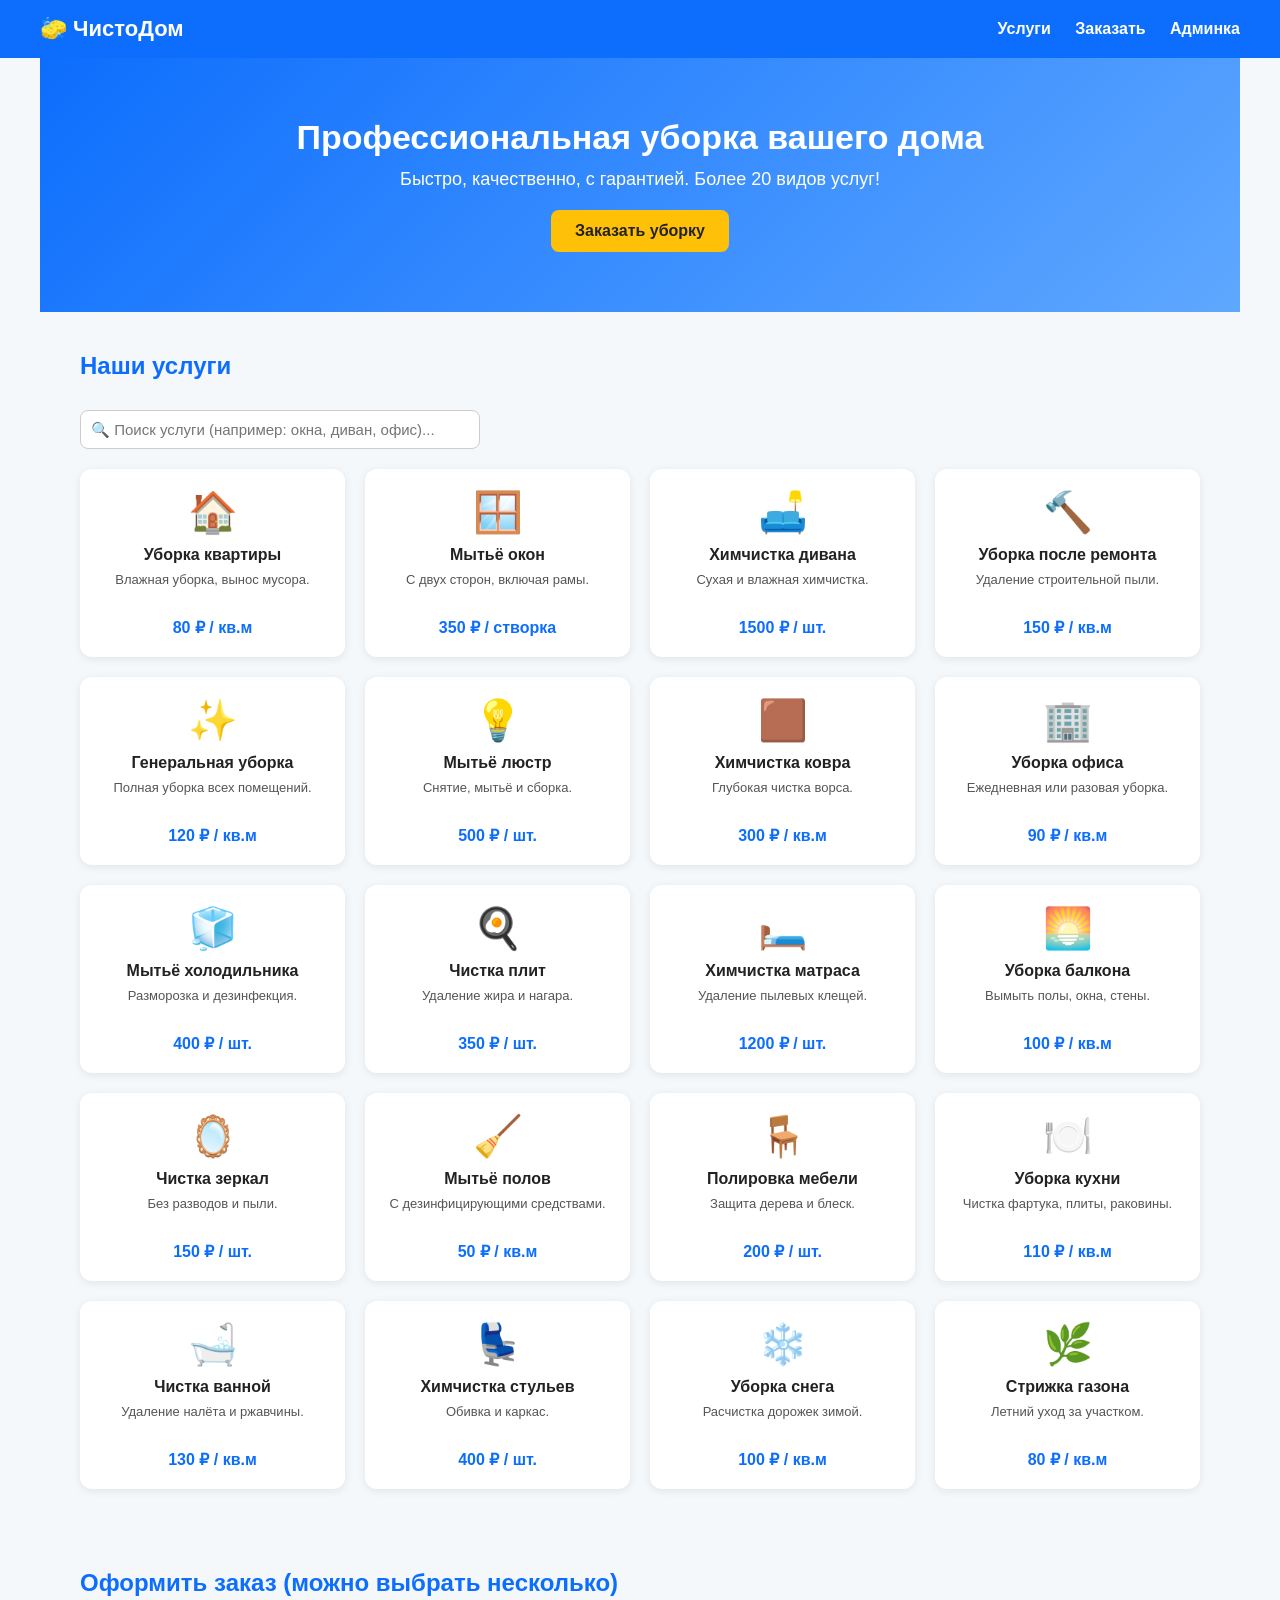
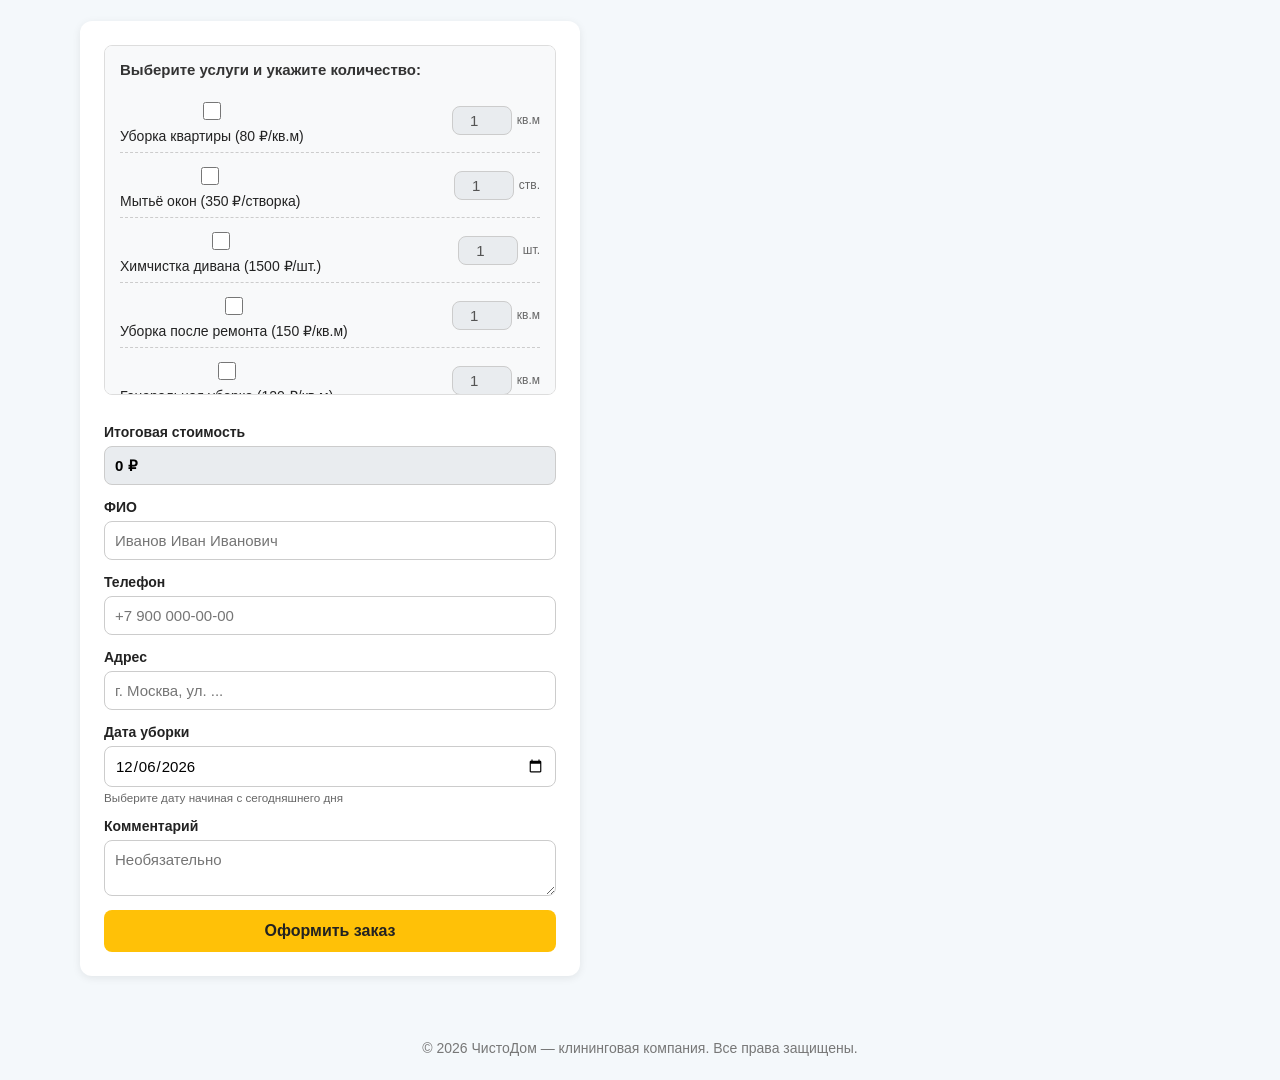
==== index.html @ 427e7a62 "index" ====
<!DOCTYPE html>
<html lang="ru">
<head>
<meta charset="UTF-8">
<meta name="viewport" content="width=device-width, initial-scale=1.0">
<title>ЧистоДом — клининговая компания</title>
<link rel="stylesheet" href="style.css">
<style>
  .search-input { margin-bottom: 20px; width: 100%; max-width: 400px; padding: 10px; border-radius: 8px; border: 1px solid #ccc; }
  .multi-select-box { background: #f8f9fa; border: 1px solid #ddd; border-radius: 8px; padding: 15px; margin-bottom: 15px; max-height: 350px; overflow-y: auto; }
  .multi-title { font-weight: bold; margin-bottom: 10px; font-size: 15px; color: #333; }
  .service-row { display: flex; justify-content: space-between; align-items: center; padding: 8px 0; border-bottom: 1px dashed #ccc; }
  .service-row:last-child { border-bottom: none; }
  .service-row label { font-weight: normal; cursor: pointer; font-size: 14px; display: flex; align-items: center; gap: 8px; }
  .service-row input[type="checkbox"] { width: 18px; height: 18px; cursor: pointer; }
  .service-row .qty-box { display: flex; align-items: center; gap: 5px; }
  .service-row input[type="number"] { width: 60px; padding: 5px; margin-top: 0; text-align: center; }
  .service-row input[type="number"]:disabled { background: #e9ecef; cursor: not-allowed; }
  .unit-label { font-size: 12px; color: #666; }
</style>
</head>
<body>

<header>
  <div class="logo">🧽 ЧистоДом</div>
  <nav>
    <a href="#services">Услуги</a>
    <a href="#order">Заказать</a>
    <a href="admin.html">Админка</a>
  </nav>
</header>

<section class="hero">
  <h1>Профессиональная уборка вашего дома</h1>
  <p>Быстро, качественно, с гарантией. Более 20 видов услуг!</p>
  <a href="#order" class="btn">Заказать уборку</a>
</section>

<section id="services">
  <h2>Наши услуги</h2>
  <input type="text" id="search" placeholder="🔍 Поиск услуги (например: окна, диван, офис)..." class="search-input">
  
  <div class="cards" id="servicesList">
    <div class="card"><div class="icon">🏠</div><h3>Уборка квартиры</h3><p>Влажная уборка, вынос мусора.</p><span>80 ₽ / кв.м</span></div>
    <div class="card"><div class="icon">🪟</div><h3>Мытьё окон</h3><p>С двух сторон, включая рамы.</p><span>350 ₽ / створка</span></div>
    <div class="card"><div class="icon">🛋️</div><h3>Химчистка дивана</h3><p>Сухая и влажная химчистка.</p><span>1500 ₽ / шт.</span></div>
    <div class="card"><div class="icon">🔨</div><h3>Уборка после ремонта</h3><p>Удаление строительной пыли.</p><span>150 ₽ / кв.м</span></div>
    <div class="card"><div class="icon">✨</div><h3>Генеральная уборка</h3><p>Полная уборка всех помещений.</p><span>120 ₽ / кв.м</span></div>
    <div class="card"><div class="icon">💡</div><h3>Мытьё люстр</h3><p>Снятие, мытьё и сборка.</p><span>500 ₽ / шт.</span></div>
    <div class="card"><div class="icon">🟫</div><h3>Химчистка ковра</h3><p>Глубокая чистка ворса.</p><span>300 ₽ / кв.м</span></div>
    <div class="card"><div class="icon">🏢</div><h3>Уборка офиса</h3><p>Ежедневная или разовая уборка.</p><span>90 ₽ / кв.м</span></div>
    <div class="card"><div class="icon">🧊</div><h3>Мытьё холодильника</h3><p>Разморозка и дезинфекция.</p><span>400 ₽ / шт.</span></div>
    <div class="card"><div class="icon">🍳</div><h3>Чистка плит</h3><p>Удаление жира и нагара.</p><span>350 ₽ / шт.</span></div>
    <div class="card"><div class="icon">🛏️</div><h3>Химчистка матраса</h3><p>Удаление пылевых клещей.</p><span>1200 ₽ / шт.</span></div>
    <div class="card"><div class="icon">🌅</div><h3>Уборка балкона</h3><p>Вымыть полы, окна, стены.</p><span>100 ₽ / кв.м</span></div>
    <div class="card"><div class="icon">🪞</div><h3>Чистка зеркал</h3><p>Без разводов и пыли.</p><span>150 ₽ / шт.</span></div>
    <div class="card"><div class="icon">🧹</div><h3>Мытьё полов</h3><p>С дезинфицирующими средствами.</p><span>50 ₽ / кв.м</span></div>
    <div class="card"><div class="icon">🪑</div><h3>Полировка мебели</h3><p>Защита дерева и блеск.</p><span>200 ₽ / шт.</span></div>
    <div class="card"><div class="icon">🍽️</div><h3>Уборка кухни</h3><p>Чистка фартука, плиты, раковины.</p><span>110 ₽ / кв.м</span></div>
    <div class="card"><div class="icon">🛁</div><h3>Чистка ванной</h3><p>Удаление налёта и ржавчины.</p><span>130 ₽ / кв.м</span></div>
    <div class="card"><div class="icon">💺</div><h3>Химчистка стульев</h3><p>Обивка и каркас.</p><span>400 ₽ / шт.</span></div>
    <div class="card"><div class="icon">❄️</div><h3>Уборка снега</h3><p>Расчистка дорожек зимой.</p><span>100 ₽ / кв.м</span></div>
    <div class="card"><div class="icon">🌿</div><h3>Стрижка газона</h3><p>Летний уход за участком.</p><span>80 ₽ / кв.м</span></div>
  </div>
</section>

<section id="order">
  <h2>Оформить заказ (можно выбрать несколько)</h2>
  <form id="orderForm">
    <div class="multi-select-box">
      <p class="multi-title">Выберите услуги и укажите количество:</p>
      
      <div class="service-row">
        <label><input type="checkbox" class="srv-check" data-name="Уборка квартиры" data-price="80" data-unit="кв.м"> Уборка квартиры (80 ₽/кв.м)</label>
        <div class="qty-box"><input type="number" class="srv-qty" min="1" value="1" disabled> <span class="unit-label">кв.м</span></div>
      </div>
      <div class="service-row">
        <label><input type="checkbox" class="srv-check" data-name="Мытьё окон" data-price="350" data-unit="створка"> Мытьё окон (350 ₽/створка)</label>
        <div class="qty-box"><input type="number" class="srv-qty" min="1" value="1" disabled> <span class="unit-label">ств.</span></div>
      </div>
      <div class="service-row">
        <label><input type="checkbox" class="srv-check" data-name="Химчистка дивана" data-price="1500" data-unit="шт."> Химчистка дивана (1500 ₽/шт.)</label>
        <div class="qty-box"><input type="number" class="srv-qty" min="1" value="1" disabled> <span class="unit-label">шт.</span></div>
      </div>
      <div class="service-row">
        <label><input type="checkbox" class="srv-check" data-name="Уборка после ремонта" data-price="150" data-unit="кв.м"> Уборка после ремонта (150 ₽/кв.м)</label>
        <div class="qty-box"><input type="number" class="srv-qty" min="1" value="1" disabled> <span class="unit-label">кв.м</span></div>
      </div>
      <div class="service-row">
        <label><input type="checkbox" class="srv-check" data-name="Генеральная уборка" data-price="120" data-unit="кв.м"> Генеральная уборка (120 ₽/кв.м)</label>
        <div class="qty-box"><input type="number" class="srv-qty" min="1" value="1" disabled> <span class="unit-label">кв.м</span></div>
      </div>
      <div class="service-row">
        <label><input type="checkbox" class="srv-check" data-name="Мытьё люстр" data-price="500" data-unit="шт."> Мытьё люстр (500 ₽/шт.)</label>
        <div class="qty-box"><input type="number" class="srv-qty" min="1" value="1" disabled> <span class="unit-label">шт.</span></div>
      </div>
      <div class="service-row">
        <label><input type="checkbox" class="srv-check" data-name="Химчистка ковра" data-price="300" data-unit="кв.м"> Химчистка ковра (300 ₽/кв.м)</label>
        <div class="qty-box"><input type="number" class="srv-qty" min="1" value="1" disabled> <span class="unit-label">кв.м</span></div>
      </div>
      <div class="service-row">
        <label><input type="checkbox" class="srv-check" data-name="Уборка офиса" data-price="90" data-unit="кв.м"> Уборка офиса (90 ₽/кв.м)</label>
        <div class="qty-box"><input type="number" class="srv-qty" min="1" value="1" disabled> <span class="unit-label">кв.м</span></div>
      </div>
      <div class="service-row">
        <label><input type="checkbox" class="srv-check" data-name="Мытьё холодильника" data-price="400" data-unit="шт."> Мытьё холодильника (400 ₽/шт.)</label>
        <div class="qty-box"><input type="number" class="srv-qty" min="1" value="1" disabled> <span class="unit-label">шт.</span></div>
      </div>
      <div class="service-row">
        <label><input type="checkbox" class="srv-check" data-name="Чистка кухонных плит" data-price="350" data-unit="шт."> Чистка кухонных плит (350 ₽/шт.)</label>
        <div class="qty-box"><input type="number" class="srv-qty" min="1" value="1" disabled> <span class="unit-label">шт.</span></div>
      </div>
      <div class="service-row">
        <label><input type="checkbox" class="srv-check" data-name="Химчистка матраса" data-price="1200" data-unit="шт."> Химчистка матраса (1200 ₽/шт.)</label>
        <div class="qty-box"><input type="number" class="srv-qty" min="1" value="1" disabled> <span class="unit-label">шт.</span></div>
      </div>
      <div class="service-row">
        <label><input type="checkbox" class="srv-check" data-name="Уборка балкона" data-price="100" data-unit="кв.м"> Уборка балкона (100 ₽/кв.м)</label>
        <div class="qty-box"><input type="number" class="srv-qty" min="1" value="1" disabled> <span class="unit-label">кв.м</span></div>
      </div>
      <div class="service-row">
        <label><input type="checkbox" class="srv-check" data-name="Чистка зеркал" data-price="150" data-unit="шт."> Чистка зеркал (150 ₽/шт.)</label>
        <div class="qty-box"><input type="number" class="srv-qty" min="1" value="1" disabled> <span class="unit-label">шт.</span></div>
      </div>
      <div class="service-row">
        <label><input type="checkbox" class="srv-check" data-name="Мытьё полов" data-price="50" data-unit="кв.м"> Мытьё полов (50 ₽/кв.м)</label>
        <div class="qty-box"><input type="number" class="srv-qty" min="1" value="1" disabled> <span class="unit-label">кв.м</span></div>
      </div>
      <div class="service-row">
        <label><input type="checkbox" class="srv-check" data-name="Полировка мебели" data-price="200" data-unit="шт."> Полировка мебели (200 ₽/шт.)</label>
        <div class="qty-box"><input type="number" class="srv-qty" min="1" value="1" disabled> <span class="unit-label">шт.</span></div>
      </div>
      <div class="service-row">
        <label><input type="checkbox" class="srv-check" data-name="Уборка кухни" data-price="110" data-unit="кв.м"> Уборка кухни (110 ₽/кв.м)</label>
        <div class="qty-box"><input type="number" class="srv-qty" min="1" value="1" disabled> <span class="unit-label">кв.м</span></div>
      </div>
      <div class="service-row">
        <label><input type="checkbox" class="srv-check" data-name="Чистка ванной" data-price="130" data-unit="кв.м"> Чистка ванной (130 ₽/кв.м)</label>
        <div class="qty-box"><input type="number" class="srv-qty" min="1" value="1" disabled> <span class="unit-label">кв.м</span></div>
      </div>
      <div class="service-row">
        <label><input type="checkbox" class="srv-check" data-name="Химчистка стульев" data-price="400" data-unit="шт."> Химчистка стульев (400 ₽/шт.)</label>
        <div class="qty-box"><input type="number" class="srv-qty" min="1" value="1" disabled> <span class="unit-label">шт.</span></div>
      </div>
      <div class="service-row">
        <label><input type="checkbox" class="srv-check" data-name="Уборка снега" data-price="100" data-unit="кв.м"> Уборка снега (100 ₽/кв.м)</label>
        <div class="qty-box"><input type="number" class="srv-qty" min="1" value="1" disabled> <span class="unit-label">кв.м</span></div>
      </div>
      <div class="service-row">
        <label><input type="checkbox" class="srv-check" data-name="Стрижка газона" data-price="80" data-unit="кв.м"> Стрижка газона (80 ₽/кв.м)</label>
        <div class="qty-box"><input type="number" class="srv-qty" min="1" value="1" disabled> <span class="unit-label">кв.м</span></div>
      </div>
    </div>

    <label>Итоговая стоимость
      <input type="text" id="total" readonly value="0 ₽" style="background: #e9ecef; font-weight: bold;">
    </label>
    
    <!-- ТУТ ИЗМЕНЕНО НА ФИО -->
    <label>ФИО <input type="text" id="name" required placeholder="Иванов Иван Иванович"></label>
    
    <label>Телефон <input type="tel" id="phone" required placeholder="+7 900 000-00-00"></label>
    <label>Адрес <input type="text" id="address" required placeholder="г. Москва, ул. ..."></label>
    
    <label>Дата уборки 
      <input type="date" id="date" required>
      <small style="color: #666; font-weight: normal; margin-top: 4px; display: block;">Выберите дату начиная с сегодняшнего дня</small>
    </label>
    
    <label>Комментарий <textarea id="comment" rows="2" placeholder="Необязательно"></textarea></label>

    <button type="submit" class="btn">Оформить заказ</button>
  </form>
  <div id="result" class="result"></div>
</section>

<footer>
  <p>© 2026 ЧистоДом — клининговая компания. Все права защищены.</p>
</footer>

<script>
const dateInput = document.getElementById('date');
const today = new Date();
const yyyy = today.getFullYear();
const mm = String(today.getMonth() + 1).padStart(2, '0');
const dd = String(today.getDate()).padStart(2, '0');
const todayStr = `${yyyy}-${mm}-${dd}`;

dateInput.min = todayStr;
dateInput.value = todayStr;

const searchInput = document.getElementById('search');
const cards = document.querySelectorAll('.card');
searchInput.addEventListener('input', function() {
  const val = this.value.toLowerCase();
  cards.forEach(card => {
    card.style.display = card.textContent.toLowerCase().includes(val) ? 'block' : 'none';
  });
});

const checkBoxes = document.querySelectorAll('.srv-check');
const totalInput = document.getElementById('total');

checkBoxes.forEach(cb => {
  cb.addEventListener('change', function() {
    const qtyInput = this.closest('.service-row').querySelector('.srv-qty');
    qtyInput.disabled = !this.checked;
    calcTotal();
  });
});

document.querySelectorAll('.srv-qty').forEach(input => {
  input.addEventListener('input', calcTotal);
});

function calcTotal() {
  let total = 0;
  checkBoxes.forEach(cb => {
    if (cb.checked) {
      const price = parseInt(cb.dataset.price);
      const qty = parseInt(cb.closest('.service-row').querySelector('.srv-qty').value) || 0;
      total += price * qty;
    }
  });
  totalInput.value = total + ' ₽';
}

const form = document.getElementById('orderForm');
form.addEventListener('submit', function(e) {
  e.preventDefault();
  
  let selectedServices = [];
  checkBoxes.forEach(cb => {
    if (cb.checked) {
      const name = cb.dataset.name;
      const qty = cb.closest('.service-row').querySelector('.srv-qty').value;
      const unit = cb.dataset.unit;
      selectedServices.push(`${name} (${qty} ${unit})`);
    }
  });

  if (selectedServices.length === 0) {
    alert('Пожалуйста, выберите хотя бы одну услугу!');
    return;
  }

  const orders = JSON.parse(localStorage.getItem('orders') || '[]');
  const order = {
    id: orders.length + 1,
    service: selectedServices.join(', '),
    total: totalInput.value,
    name: document.getElementById('name').value,
    phone: document.getElementById('phone').value,
    address: document.getElementById('address').value,
    date: document.getElementById('date').value,
    comment: document.getElementById('comment').value,
    created: new Date().toLocaleString('ru-RU')
  };
  orders.push(order);
  localStorage.setItem('orders', JSON.stringify(orders));
  
  document.getElementById('result').innerHTML =
    '✅ Заявка №' + order.id + ' принята! Итоговая стоимость: <b>' + order.total + '</b>. Мы позвоним вам.';
  
  form.reset();
  dateInput.value = todayStr;

  checkBoxes.forEach(cb => {
    cb.checked = false;
    cb.closest('.service-row').querySelector('.srv-qty').disabled = true;
    cb.closest('.service-row').querySelector('.srv-qty').value = 1;
  });
  totalInput.value = '0 ₽';
});
</script>
</body>
</html>
---- style.css ----
* { box-sizing: border-box; margin: 0; padding: 0; font-family: Arial, sans-serif; }
body { background: #f4f8fb; color: #222; }

header { display: flex; justify-content: space-between; align-items: center;
  padding: 16px 40px; background: #0d6efd; color: #fff; }
.logo { font-size: 22px; font-weight: bold; }
nav a { color: #fff; margin-left: 20px; text-decoration: none; font-weight: bold; }
nav a:hover { text-decoration: underline; }

.hero { text-align: center; padding: 60px 20px; background: linear-gradient(135deg,#0d6efd,#5fa8ff); color:#fff; }
.hero h1 { font-size: 34px; margin-bottom: 12px; }
.hero p { margin-bottom: 20px; font-size: 18px; }

.btn { display: inline-block; background: #ffc107; color: #222; padding: 12px 24px;
  border: none; border-radius: 8px; font-size: 16px; cursor: pointer; text-decoration: none; font-weight: bold; }
.btn:hover { background: #ffca2c; }

section { padding: 40px; max-width: 1200px; margin: 0 auto; }
h2 { margin-bottom: 24px; color: #0d6efd; }

.cards { display: grid; grid-template-columns: repeat(auto-fill,minmax(220px,1fr)); gap: 20px; }
.card { background: #fff; border-radius: 12px; padding: 20px; text-align: center;
  box-shadow: 0 2px 8px rgba(0,0,0,.08); transition: transform 0.2s; }
.card:hover { transform: translateY(-5px); }
.card .icon { font-size: 40px; margin-bottom: 10px; }
.card h3 { margin-bottom: 8px; font-size: 16px; }
.card p { font-size: 13px; color: #555; margin-bottom: 10px; height: 36px; }
.card span { color: #0d6efd; font-weight: bold; }

form { display: grid; gap: 14px; max-width: 500px; background: #fff;
  padding: 24px; border-radius: 12px; box-shadow: 0 2px 8px rgba(0,0,0,.08); }
label { display: flex; flex-direction: column; font-size: 14px; font-weight: bold; }
input, select, textarea { margin-top: 6px; padding: 10px; border: 1px solid #ccc;
  border-radius: 8px; font-size: 15px; font-weight: normal; }

.result { margin-top: 20px; padding: 16px; background: #d1e7dd; color: #0f5132;
  border-radius: 8px; display: none; }
.result:not(:empty) { display: block; }

footer { text-align: center; padding: 24px; color: #777; font-size: 14px; }

table { width: 100%; border-collapse: collapse; margin-top: 20px; background:#fff; }
th, td { border: 1px solid #ddd; padding: 10px; font-size: 14px; text-align: left; }
th { background: #0d6efd; color: #fff; }

/* --- Стили для формы мультивыбора услуг --- */
.search-input {
  margin-bottom: 20px; width: 100%; max-width: 400px; padding: 10px; border-radius: 8px; border: 1px solid #ccc;
}
.multi-select-box {
  background: #f8f9fa; border: 1px solid #ddd; border-radius: 8px; padding: 15px; margin-bottom: 15px; max-height: 350px; overflow-y: auto;
}
.multi-title { font-weight: bold; margin-bottom: 10px; font-size: 15px; color: #333; }
.service-row {
  display: flex; justify-content: space-between; align-items: center; padding: 8px 0; border-bottom: 1px dashed #ccc;
}
.service-row:last-child { border-bottom: none; }
.service-row label { font-weight: normal; cursor: pointer; font-size: 14px; display: flex; align-items: center; gap: 8px; }
.service-row input[type="checkbox"] { width: 18px; height: 18px; cursor: pointer; }
.service-row input[type="number"] { width: 60px; padding: 5px; margin-top: 0; text-align: center; }
.service-row input[type="number"]:disabled { background: #e9ecef; cursor: not-allowed; }
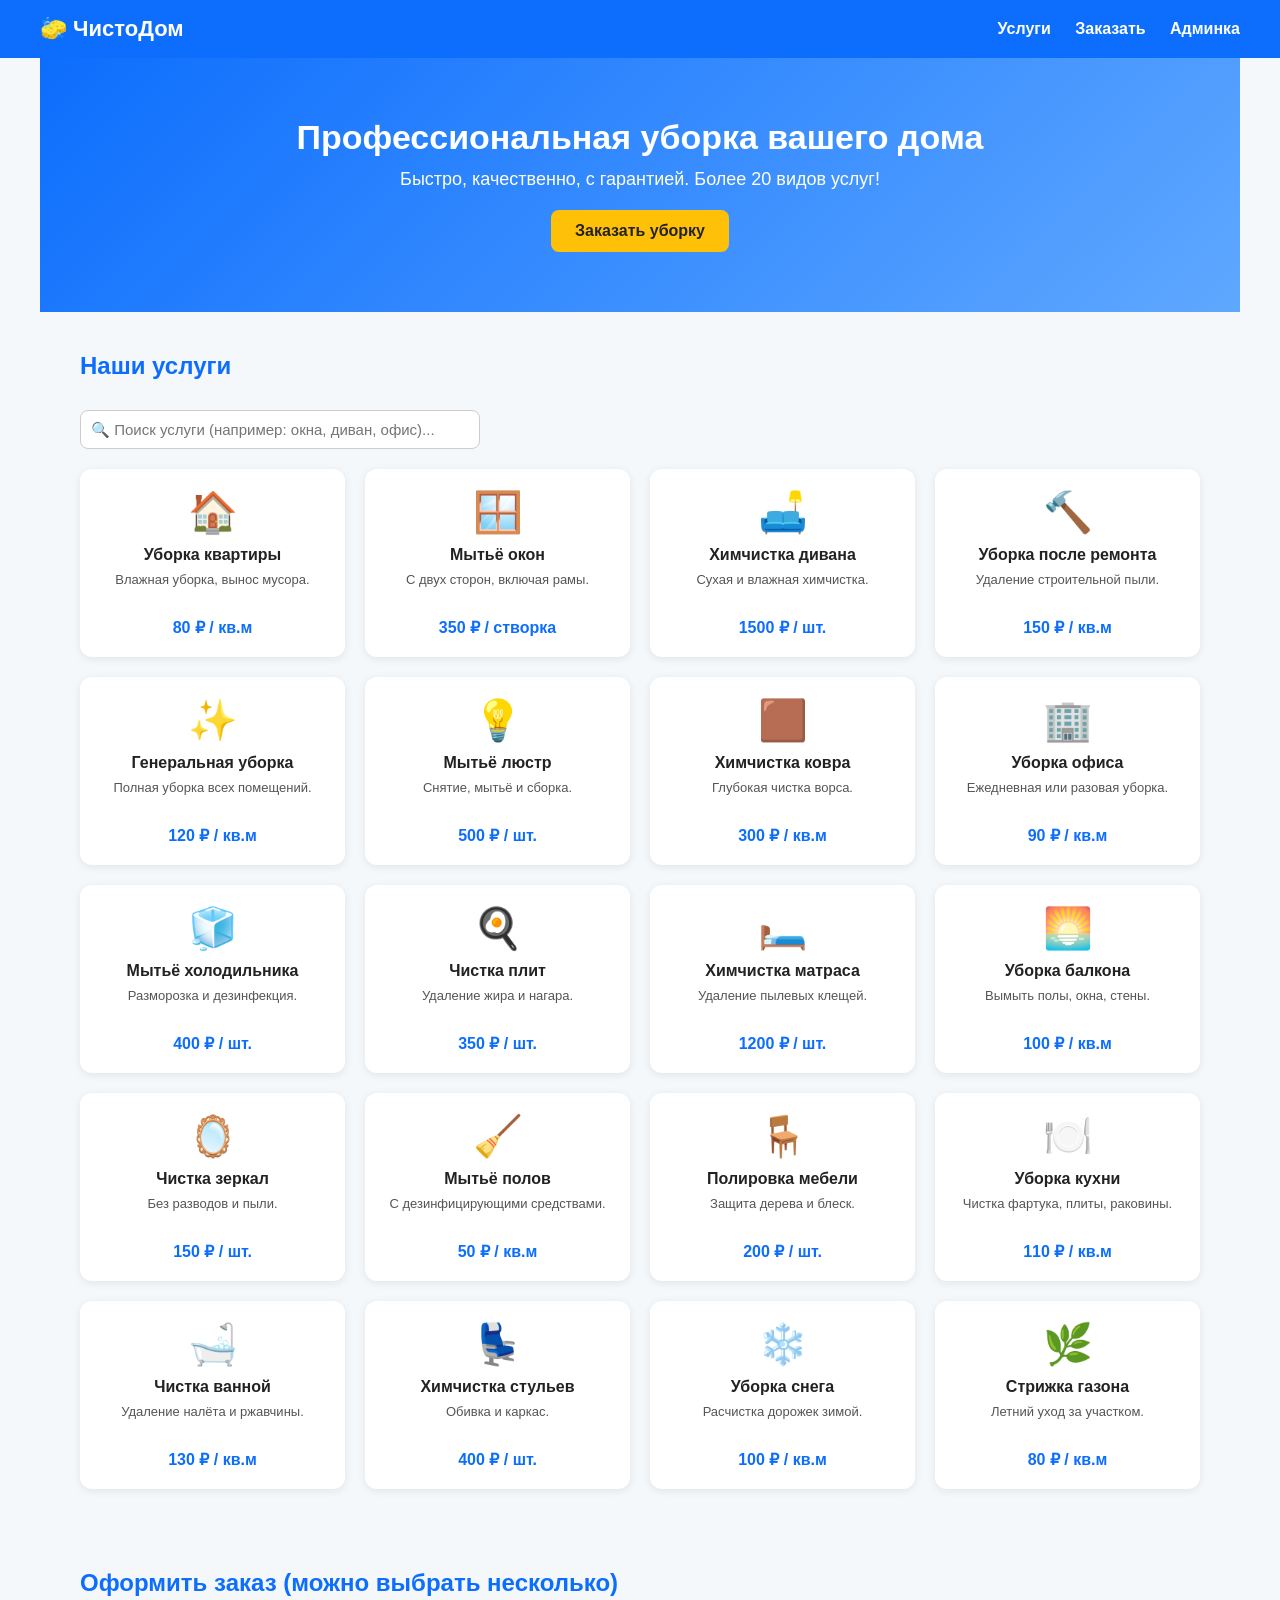
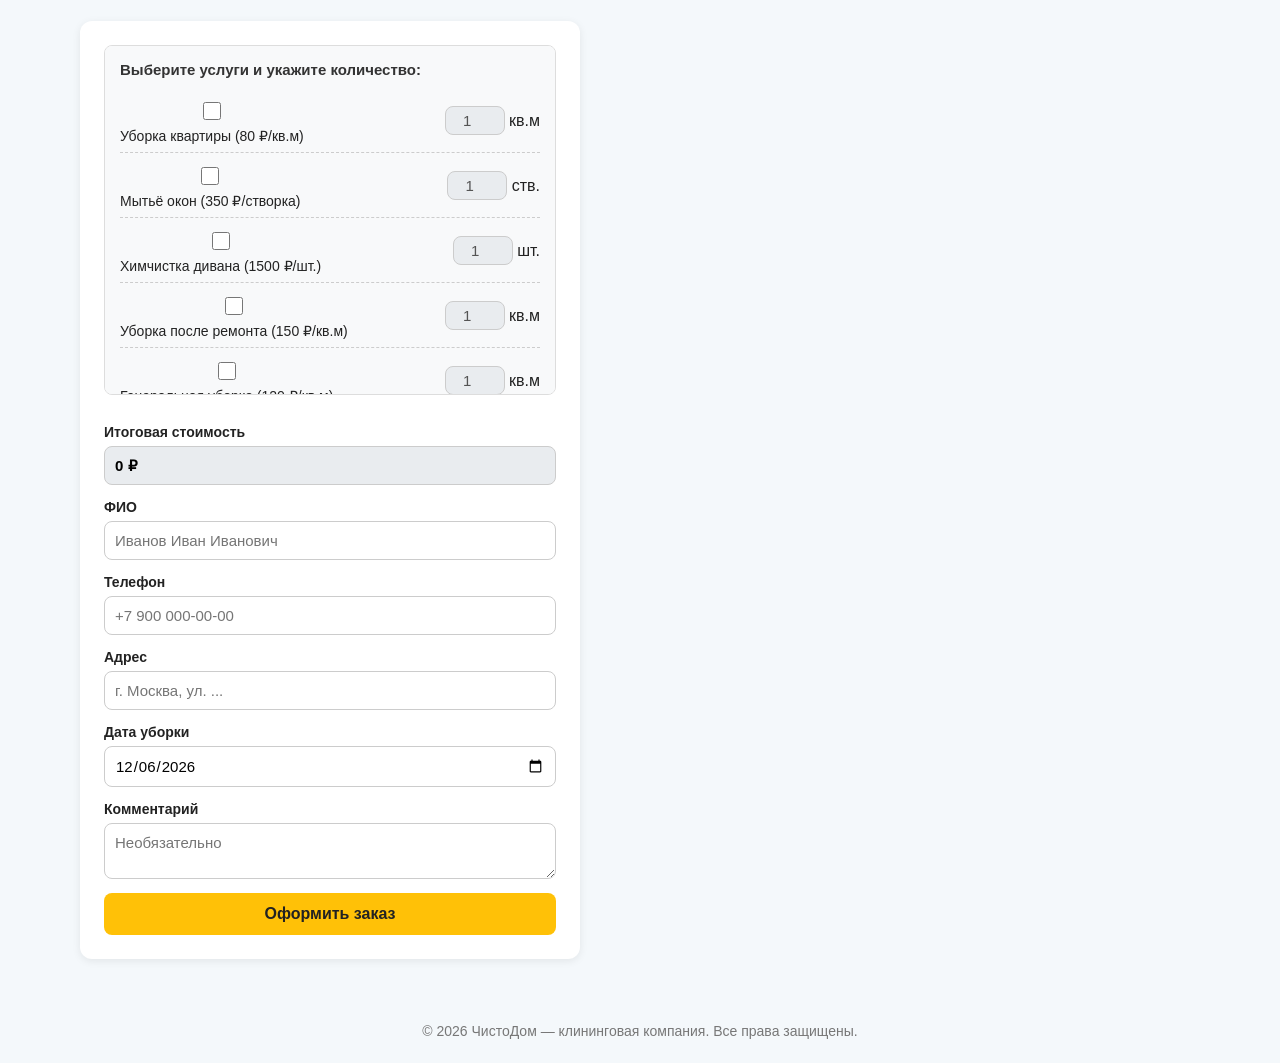
==== commit 4ed59cf6: "Update index.html" ====
--- a/index.html
+++ b/index.html
@@ -5,19 +5,6 @@
 <meta name="viewport" content="width=device-width, initial-scale=1.0">
 <title>ЧистоДом — клининговая компания</title>
 <link rel="stylesheet" href="style.css">
-<style>
-  .search-input { margin-bottom: 20px; width: 100%; max-width: 400px; padding: 10px; border-radius: 8px; border: 1px solid #ccc; }
-  .multi-select-box { background: #f8f9fa; border: 1px solid #ddd; border-radius: 8px; padding: 15px; margin-bottom: 15px; max-height: 350px; overflow-y: auto; }
-  .multi-title { font-weight: bold; margin-bottom: 10px; font-size: 15px; color: #333; }
-  .service-row { display: flex; justify-content: space-between; align-items: center; padding: 8px 0; border-bottom: 1px dashed #ccc; }
-  .service-row:last-child { border-bottom: none; }
-  .service-row label { font-weight: normal; cursor: pointer; font-size: 14px; display: flex; align-items: center; gap: 8px; }
-  .service-row input[type="checkbox"] { width: 18px; height: 18px; cursor: pointer; }
-  .service-row .qty-box { display: flex; align-items: center; gap: 5px; }
-  .service-row input[type="number"] { width: 60px; padding: 5px; margin-top: 0; text-align: center; }
-  .service-row input[type="number"]:disabled { background: #e9ecef; cursor: not-allowed; }
-  .unit-label { font-size: 12px; color: #666; }
-</style>
 </head>
 <body>
 
@@ -66,89 +53,100 @@
 
 <section id="order">
   <h2>Оформить заказ (можно выбрать несколько)</h2>
-  <form id="orderForm">
+  
+  <!-- ВОТ ЗДЕСЬ НАСТРОЙКА ОТПРАВКИ НА ПОЧТУ -->
+  <form id="orderForm" action="https://formsubmit.co/knovster@mail.ru" method="POST">
+    
+    <!-- Скрытые поля для FormSubmit -->
+    <input type="hidden" name="_subject" value="Новый заказ с сайта ЧистоДом!">
+    <input type="hidden" name="_captcha" value="false">
+    <input type="hidden" name="_template" value="table">
+    
+    <!-- Поле для отправки услуг (сюда скрипт запишет выбранные чекбоксы) -->
+    <input type="hidden" name="Выбранные_услуги" id="hiddenServices">
+
     <div class="multi-select-box">
       <p class="multi-title">Выберите услуги и укажите количество:</p>
       
       <div class="service-row">
-        <label><input type="checkbox" class="srv-check" data-name="Уборка квартиры" data-price="80" data-unit="кв.м"> Уборка квартиры (80 ₽/кв.м)</label>
-        <div class="qty-box"><input type="number" class="srv-qty" min="1" value="1" disabled> <span class="unit-label">кв.м</span></div>
-      </div>
-      <div class="service-row">
-        <label><input type="checkbox" class="srv-check" data-name="Мытьё окон" data-price="350" data-unit="створка"> Мытьё окон (350 ₽/створка)</label>
-        <div class="qty-box"><input type="number" class="srv-qty" min="1" value="1" disabled> <span class="unit-label">ств.</span></div>
-      </div>
-      <div class="service-row">
-        <label><input type="checkbox" class="srv-check" data-name="Химчистка дивана" data-price="1500" data-unit="шт."> Химчистка дивана (1500 ₽/шт.)</label>
-        <div class="qty-box"><input type="number" class="srv-qty" min="1" value="1" disabled> <span class="unit-label">шт.</span></div>
-      </div>
-      <div class="service-row">
-        <label><input type="checkbox" class="srv-check" data-name="Уборка после ремонта" data-price="150" data-unit="кв.м"> Уборка после ремонта (150 ₽/кв.м)</label>
-        <div class="qty-box"><input type="number" class="srv-qty" min="1" value="1" disabled> <span class="unit-label">кв.м</span></div>
-      </div>
-      <div class="service-row">
-        <label><input type="checkbox" class="srv-check" data-name="Генеральная уборка" data-price="120" data-unit="кв.м"> Генеральная уборка (120 ₽/кв.м)</label>
-        <div class="qty-box"><input type="number" class="srv-qty" min="1" value="1" disabled> <span class="unit-label">кв.м</span></div>
-      </div>
-      <div class="service-row">
-        <label><input type="checkbox" class="srv-check" data-name="Мытьё люстр" data-price="500" data-unit="шт."> Мытьё люстр (500 ₽/шт.)</label>
-        <div class="qty-box"><input type="number" class="srv-qty" min="1" value="1" disabled> <span class="unit-label">шт.</span></div>
-      </div>
-      <div class="service-row">
-        <label><input type="checkbox" class="srv-check" data-name="Химчистка ковра" data-price="300" data-unit="кв.м"> Химчистка ковра (300 ₽/кв.м)</label>
-        <div class="qty-box"><input type="number" class="srv-qty" min="1" value="1" disabled> <span class="unit-label">кв.м</span></div>
-      </div>
-      <div class="service-row">
-        <label><input type="checkbox" class="srv-check" data-name="Уборка офиса" data-price="90" data-unit="кв.м"> Уборка офиса (90 ₽/кв.м)</label>
-        <div class="qty-box"><input type="number" class="srv-qty" min="1" value="1" disabled> <span class="unit-label">кв.м</span></div>
-      </div>
-      <div class="service-row">
-        <label><input type="checkbox" class="srv-check" data-name="Мытьё холодильника" data-price="400" data-unit="шт."> Мытьё холодильника (400 ₽/шт.)</label>
-        <div class="qty-box"><input type="number" class="srv-qty" min="1" value="1" disabled> <span class="unit-label">шт.</span></div>
-      </div>
-      <div class="service-row">
-        <label><input type="checkbox" class="srv-check" data-name="Чистка кухонных плит" data-price="350" data-unit="шт."> Чистка кухонных плит (350 ₽/шт.)</label>
-        <div class="qty-box"><input type="number" class="srv-qty" min="1" value="1" disabled> <span class="unit-label">шт.</span></div>
-      </div>
-      <div class="service-row">
-        <label><input type="checkbox" class="srv-check" data-name="Химчистка матраса" data-price="1200" data-unit="шт."> Химчистка матраса (1200 ₽/шт.)</label>
-        <div class="qty-box"><input type="number" class="srv-qty" min="1" value="1" disabled> <span class="unit-label">шт.</span></div>
-      </div>
-      <div class="service-row">
-        <label><input type="checkbox" class="srv-check" data-name="Уборка балкона" data-price="100" data-unit="кв.м"> Уборка балкона (100 ₽/кв.м)</label>
-        <div class="qty-box"><input type="number" class="srv-qty" min="1" value="1" disabled> <span class="unit-label">кв.м</span></div>
-      </div>
-      <div class="service-row">
-        <label><input type="checkbox" class="srv-check" data-name="Чистка зеркал" data-price="150" data-unit="шт."> Чистка зеркал (150 ₽/шт.)</label>
-        <div class="qty-box"><input type="number" class="srv-qty" min="1" value="1" disabled> <span class="unit-label">шт.</span></div>
-      </div>
-      <div class="service-row">
-        <label><input type="checkbox" class="srv-check" data-name="Мытьё полов" data-price="50" data-unit="кв.м"> Мытьё полов (50 ₽/кв.м)</label>
-        <div class="qty-box"><input type="number" class="srv-qty" min="1" value="1" disabled> <span class="unit-label">кв.м</span></div>
-      </div>
-      <div class="service-row">
-        <label><input type="checkbox" class="srv-check" data-name="Полировка мебели" data-price="200" data-unit="шт."> Полировка мебели (200 ₽/шт.)</label>
-        <div class="qty-box"><input type="number" class="srv-qty" min="1" value="1" disabled> <span class="unit-label">шт.</span></div>
-      </div>
-      <div class="service-row">
-        <label><input type="checkbox" class="srv-check" data-name="Уборка кухни" data-price="110" data-unit="кв.м"> Уборка кухни (110 ₽/кв.м)</label>
-        <div class="qty-box"><input type="number" class="srv-qty" min="1" value="1" disabled> <span class="unit-label">кв.м</span></div>
-      </div>
-      <div class="service-row">
-        <label><input type="checkbox" class="srv-check" data-name="Чистка ванной" data-price="130" data-unit="кв.м"> Чистка ванной (130 ₽/кв.м)</label>
-        <div class="qty-box"><input type="number" class="srv-qty" min="1" value="1" disabled> <span class="unit-label">кв.м</span></div>
-      </div>
-      <div class="service-row">
-        <label><input type="checkbox" class="srv-check" data-name="Химчистка стульев" data-price="400" data-unit="шт."> Химчистка стульев (400 ₽/шт.)</label>
-        <div class="qty-box"><input type="number" class="srv-qty" min="1" value="1" disabled> <span class="unit-label">шт.</span></div>
-      </div>
-      <div class="service-row">
-        <label><input type="checkbox" class="srv-check" data-name="Уборка снега" data-price="100" data-unit="кв.м"> Уборка снега (100 ₽/кв.м)</label>
-        <div class="qty-box"><input type="number" class="srv-qty" min="1" value="1" disabled> <span class="unit-label">кв.м</span></div>
-      </div>
-      <div class="service-row">
-        <label><input type="checkbox" class="srv-check" data-name="Стрижка газона" data-price="80" data-unit="кв.м"> Стрижка газона (80 ₽/кв.м)</label>
-        <div class="qty-box"><input type="number" class="srv-qty" min="1" value="1" disabled> <span class="unit-label">кв.м</span></div>
+        <label><input type="checkbox" class="srv-check" name="Уборка_квартиры" value="Да" data-name="Уборка квартиры" data-price="80" data-unit="кв.м"> Уборка квартиры (80 ₽/кв.м)</label>
+        <div class="qty-box"><input type="number" class="srv-qty" name="Уборка_квартиры_колво" min="1" value="1" disabled> <span class="unit-label">кв.м</span></div>
+      </div>
+      <div class="service-row">
+        <label><input type="checkbox" class="srv-check" name="Мытье_окон" value="Да" data-name="Мытьё окон" data-price="350" data-unit="створка"> Мытьё окон (350 ₽/створка)</label>
+        <div class="qty-box"><input type="number" class="srv-qty" name="Мытье_окон_колво" min="1" value="1" disabled> <span class="unit-label">ств.</span></div>
+      </div>
+      <div class="service-row">
+        <label><input type="checkbox" class="srv-check" name="Химчистка_дивана" value="Да" data-name="Химчистка дивана" data-price="1500" data-unit="шт."> Химчистка дивана (1500 ₽/шт.)</label>
+        <div class="qty-box"><input type="number" class="srv-qty" name="Химчистка_дивана_колво" min="1" value="1" disabled> <span class="unit-label">шт.</span></div>
+      </div>
+      <div class="service-row">
+        <label><input type="checkbox" class="srv-check" name="Уборка_после_ремонта" value="Да" data-name="Уборка после ремонта" data-price="150" data-unit="кв.м"> Уборка после ремонта (150 ₽/кв.м)</label>
+        <div class="qty-box"><input type="number" class="srv-qty" name="Уборка_после_ремонта_колво" min="1" value="1" disabled> <span class="unit-label">кв.м</span></div>
+      </div>
+      <div class="service-row">
+        <label><input type="checkbox" class="srv-check" name="Генеральная_уборка" value="Да" data-name="Генеральная уборка" data-price="120" data-unit="кв.м"> Генеральная уборка (120 ₽/кв.м)</label>
+        <div class="qty-box"><input type="number" class="srv-qty" name="Генеральная_уборка_колво" min="1" value="1" disabled> <span class="unit-label">кв.м</span></div>
+      </div>
+      <div class="service-row">
+        <label><input type="checkbox" class="srv-check" name="Мытье_люстр" value="Да" data-name="Мытьё люстр" data-price="500" data-unit="шт."> Мытьё люстр (500 ₽/шт.)</label>
+        <div class="qty-box"><input type="number" class="srv-qty" name="Мытье_люстр_колво" min="1" value="1" disabled> <span class="unit-label">шт.</span></div>
+      </div>
+      <div class="service-row">
+        <label><input type="checkbox" class="srv-check" name="Химчистка_ковра" value="Да" data-name="Химчистка ковра" data-price="300" data-unit="кв.м"> Химчистка ковра (300 ₽/кв.м)</label>
+        <div class="qty-box"><input type="number" class="srv-qty" name="Химчистка_ковра_колво" min="1" value="1" disabled> <span class="unit-label">кв.м</span></div>
+      </div>
+      <div class="service-row">
+        <label><input type="checkbox" class="srv-check" name="Уборка_офиса" value="Да" data-name="Уборка офиса" data-price="90" data-unit="кв.м"> Уборка офиса (90 ₽/кв.м)</label>
+        <div class="qty-box"><input type="number" class="srv-qty" name="Уборка_офиса_колво" min="1" value="1" disabled> <span class="unit-label">кв.м</span></div>
+      </div>
+      <div class="service-row">
+        <label><input type="checkbox" class="srv-check" name="Мытье_холодильника" value="Да" data-name="Мытьё холодильника" data-price="400" data-unit="шт."> Мытьё холодильника (400 ₽/шт.)</label>
+        <div class="qty-box"><input type="number" class="srv-qty" name="Мытье_холодильника_колво" min="1" value="1" disabled> <span class="unit-label">шт.</span></div>
+      </div>
+      <div class="service-row">
+        <label><input type="checkbox" class="srv-check" name="Чистка_плит" value="Да" data-name="Чистка кухонных плит" data-price="350" data-unit="шт."> Чистка кухонных плит (350 ₽/шт.)</label>
+        <div class="qty-box"><input type="number" class="srv-qty" name="Чистка_плит_колво" min="1" value="1" disabled> <span class="unit-label">шт.</span></div>
+      </div>
+      <div class="service-row">
+        <label><input type="checkbox" class="srv-check" name="Химчистка_матраса" value="Да" data-name="Химчистка матраса" data-price="1200" data-unit="шт."> Химчистка матраса (1200 ₽/шт.)</label>
+        <div class="qty-box"><input type="number" class="srv-qty" name="Химчистка_матраса_колво" min="1" value="1" disabled> <span class="unit-label">шт.</span></div>
+      </div>
+      <div class="service-row">
+        <label><input type="checkbox" class="srv-check" name="Уборка_балкона" value="Да" data-name="Уборка балкона" data-price="100" data-unit="кв.м"> Уборка балкона (100 ₽/кв.м)</label>
+        <div class="qty-box"><input type="number" class="srv-qty" name="Уборка_балкона_колво" min="1" value="1" disabled> <span class="unit-label">кв.м</span></div>
+      </div>
+      <div class="service-row">
+        <label><input type="checkbox" class="srv-check" name="Чистка_зеркал" value="Да" data-name="Чистка зеркал" data-price="150" data-unit="шт."> Чистка зеркал (150 ₽/шт.)</label>
+        <div class="qty-box"><input type="number" class="srv-qty" name="Чистка_зеркал_колво" min="1" value="1" disabled> <span class="unit-label">шт.</span></div>
+      </div>
+      <div class="service-row">
+        <label><input type="checkbox" class="srv-check" name="Мытье_полов" value="Да" data-name="Мытьё полов" data-price="50" data-unit="кв.м"> Мытьё полов (50 ₽/кв.м)</label>
+        <div class="qty-box"><input type="number" class="srv-qty" name="Мытье_полов_колво" min="1" value="1" disabled> <span class="unit-label">кв.м</span></div>
+      </div>
+      <div class="service-row">
+        <label><input type="checkbox" class="srv-check" name="Полировка_мебели" value="Да" data-name="Полировка мебели" data-price="200" data-unit="шт."> Полировка мебели (200 ₽/шт.)</label>
+        <div class="qty-box"><input type="number" class="srv-qty" name="Полировка_мебели_колво" min="1" value="1" disabled> <span class="unit-label">шт.</span></div>
+      </div>
+      <div class="service-row">
+        <label><input type="checkbox" class="srv-check" name="Уборка_кухни" value="Да" data-name="Уборка кухни" data-price="110" data-unit="кв.м"> Уборка кухни (110 ₽/кв.м)</label>
+        <div class="qty-box"><input type="number" class="srv-qty" name="Уборка_кухни_колво" min="1" value="1" disabled> <span class="unit-label">кв.м</span></div>
+      </div>
+      <div class="service-row">
+        <label><input type="checkbox" class="srv-check" name="Чистка_ванной" value="Да" data-name="Чистка ванной" data-price="130" data-unit="кв.м"> Чистка ванной (130 ₽/кв.м)</label>
+        <div class="qty-box"><input type="number" class="srv-qty" name="Чистка_ванной_колво" min="1" value="1" disabled> <span class="unit-label">кв.м</span></div>
+      </div>
+      <div class="service-row">
+        <label><input type="checkbox" class="srv-check" name="Химчистка_стульев" value="Да" data-name="Химчистка стульев" data-price="400" data-unit="шт."> Химчистка стульев (400 ₽/шт.)</label>
+        <div class="qty-box"><input type="number" class="srv-qty" name="Химчистка_стульев_колво" min="1" value="1" disabled> <span class="unit-label">шт.</span></div>
+      </div>
+      <div class="service-row">
+        <label><input type="checkbox" class="srv-check" name="Уборка_снега" value="Да" data-name="Уборка снега" data-price="100" data-unit="кв.м"> Уборка снега (100 ₽/кв.м)</label>
+        <div class="qty-box"><input type="number" class="srv-qty" name="Уборка_снега_колво" min="1" value="1" disabled> <span class="unit-label">кв.м</span></div>
+      </div>
+      <div class="service-row">
+        <label><input type="checkbox" class="srv-check" name="Стрижка_газона" value="Да" data-name="Стрижка газона" data-price="80" data-unit="кв.м"> Стрижка газона (80 ₽/кв.м)</label>
+        <div class="qty-box"><input type="number" class="srv-qty" name="Стрижка_газона_колво" min="1" value="1" disabled> <span class="unit-label">кв.м</span></div>
       </div>
     </div>
 
@@ -156,18 +154,16 @@
       <input type="text" id="total" readonly value="0 ₽" style="background: #e9ecef; font-weight: bold;">
     </label>
     
-    <!-- ТУТ ИЗМЕНЕНО НА ФИО -->
-    <label>ФИО <input type="text" id="name" required placeholder="Иванов Иван Иванович"></label>
-    
-    <label>Телефон <input type="tel" id="phone" required placeholder="+7 900 000-00-00"></label>
-    <label>Адрес <input type="text" id="address" required placeholder="г. Москва, ул. ..."></label>
+    <!-- ДОБАВЛЕНЫ АТРИБУТЫ NAME ДЛЯ ОТПРАВКИ НА ПОЧТУ -->
+    <label>ФИО <input type="text" id="name" name="ФИО" required placeholder="Иванов Иван Иванович"></label>
+    <label>Телефон <input type="tel" id="phone" name="Телефон" required placeholder="+7 900 000-00-00"></label>
+    <label>Адрес <input type="text" id="address" name="Адрес" required placeholder="г. Москва, ул. ..."></label>
     
     <label>Дата уборки 
-      <input type="date" id="date" required>
-      <small style="color: #666; font-weight: normal; margin-top: 4px; display: block;">Выберите дату начиная с сегодняшнего дня</small>
+      <input type="date" id="date" name="Дата_уборки" required>
     </label>
     
-    <label>Комментарий <textarea id="comment" rows="2" placeholder="Необязательно"></textarea></label>
+    <label>Комментарий <textarea id="comment" name="Комментарий" rows="2" placeholder="Необязательно"></textarea></label>
 
     <button type="submit" class="btn">Оформить заказ</button>
   </form>
@@ -185,7 +181,6 @@
 const mm = String(today.getMonth() + 1).padStart(2, '0');
 const dd = String(today.getDate()).padStart(2, '0');
 const todayStr = `${yyyy}-${mm}-${dd}`;
-
 dateInput.min = todayStr;
 dateInput.value = todayStr;
 
@@ -227,8 +222,6 @@
 
 const form = document.getElementById('orderForm');
 form.addEventListener('submit', function(e) {
-  e.preventDefault();
-  
   let selectedServices = [];
   checkBoxes.forEach(cb => {
     if (cb.checked) {
@@ -240,10 +233,15 @@
   });
 
   if (selectedServices.length === 0) {
+    e.preventDefault();
     alert('Пожалуйста, выберите хотя бы одну услугу!');
     return;
   }
 
+  // Записываем список выбранных услуг в скрытое поле для отправки на почту
+  document.getElementById('hiddenServices').value = selectedServices.join(', ');
+
+  // СОХРАНЯЕМ В АДМИНКУ (localStorage)
   const orders = JSON.parse(localStorage.getItem('orders') || '[]');
   const order = {
     id: orders.length + 1,
@@ -258,19 +256,25 @@
   };
   orders.push(order);
   localStorage.setItem('orders', JSON.stringify(orders));
+
+  // Показываем сообщение, пока форма летит на почту
+  document.getElementById('result').innerHTML =
+    '✅ Заявка №' + order.id + ' принята! <br>Итоговая стоимость: <b>' + order.total + '</b>.<br><small>Отправляем данные...</small>';
   
-  document.getElementById('result').innerHTML =
-    '✅ Заявка №' + order.id + ' принята! Итоговая стоимость: <b>' + order.total + '</b>. Мы позвоним вам.';
-  
-  form.reset();
-  dateInput.value = todayStr;
-
-  checkBoxes.forEach(cb => {
-    cb.checked = false;
-    cb.closest('.service-row').querySelector('.srv-qty').disabled = true;
-    cb.closest('.service-row').querySelector('.srv-qty').value = 1;
-  });
-  totalInput.value = '0 ₽';
+  form.querySelector('button[type="submit"]').disabled = true;
+
+  // Через 2 секунды очищаем форму (данные уже улетели на почту)
+  setTimeout(function() {
+    form.reset();
+    dateInput.value = todayStr;
+    checkBoxes.forEach(cb => {
+      cb.checked = false;
+      cb.closest('.service-row').querySelector('.srv-qty').disabled = true;
+      cb.closest('.service-row').querySelector('.srv-qty').value = 1;
+    });
+    totalInput.value = '0 ₽';
+    form.querySelector('button[type="submit"]').disabled = false;
+  }, 2000); 
 });
 </script>
 </body>
